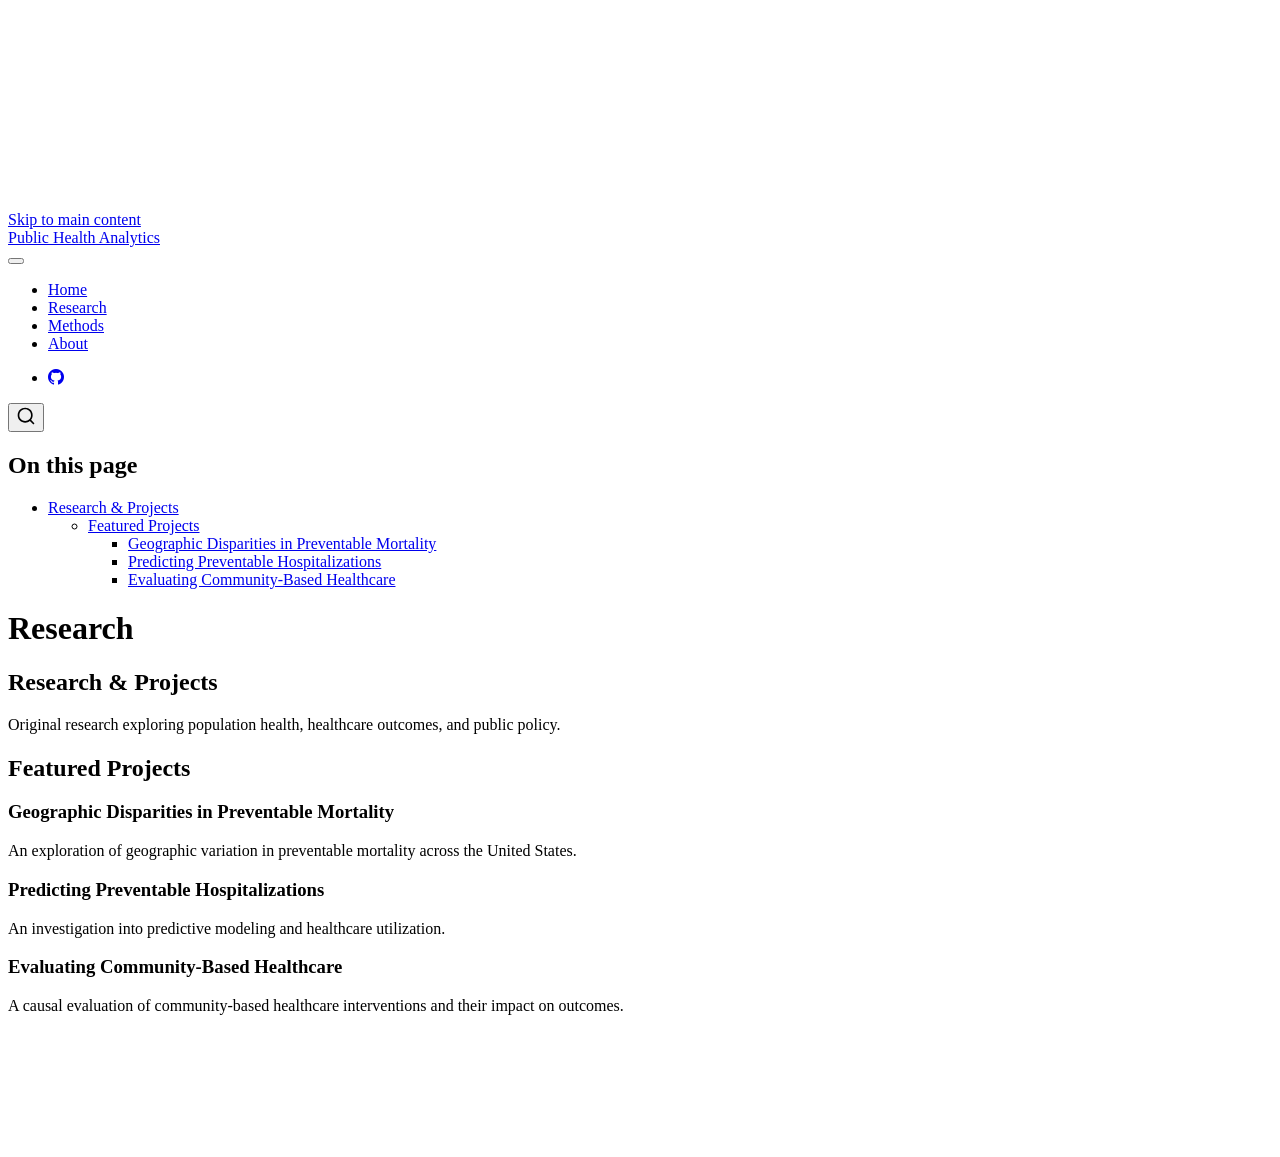
==== research/index.html @ e33ad4e8 "Built site for gh-pages" ====
<!DOCTYPE html>
<html xmlns="http://www.w3.org/1999/xhtml" lang="en" xml:lang="en"><head>

<meta charset="utf-8">
<meta name="generator" content="quarto-1.11.9">

<meta name="viewport" content="width=device-width, initial-scale=1.0, user-scalable=yes">


<title>Research – Public Health Analytics</title>
<style>
/* Default styles provided by pandoc.
** See https://pandoc.org/MANUAL.html#variables-for-html for config info.
*/
span.smallcaps{font-variant: small-caps;}
div.columns{display: flex; gap: 1.5em;}
div.column{flex: auto;}
@media screen {
div.columns{gap: min(4vw, 1.5em);}
div.column{overflow-x: auto;}
}
div.hanging-indent{margin-left: 1.5em; text-indent: -1.5em;}
ul.task-list{list-style: none;}
ul.task-list li input[type="checkbox"] {
  width: 0.8em;
  margin: 0 0.8em 0.2em -1em; /* quarto-specific, see https://github.com/quarto-dev/quarto-cli/issues/4556 */ 
  vertical-align: middle;
}
</style>


<script src="../site_libs/quarto-nav/quarto-nav.js"></script>
<script src="../site_libs/quarto-nav/headroom.min.js"></script>
<script src="../site_libs/clipboard/clipboard.min.js"></script>
<script src="../site_libs/quarto-search/autocomplete.umd.js"></script>
<script src="../site_libs/quarto-search/fuse.min.js"></script>
<script src="../site_libs/quarto-search/quarto-search.js"></script>
<meta name="quarto:offset" content="../">
<script src="../site_libs/quarto-html/quarto.js" type="module"></script>
<script src="../site_libs/quarto-html/tabsets/tabsets.js" type="module"></script>
<script src="../site_libs/quarto-html/scrollable-regions/scrollable-regions.js" type="module"></script>
<script src="../site_libs/quarto-html/popper.min.js"></script>
<script src="../site_libs/quarto-html/tippy.umd.min.js"></script>
<script src="../site_libs/quarto-html/anchor.min.js"></script>
<link href="../site_libs/quarto-html/tippy.css" rel="stylesheet">
<link href="../site_libs/quarto-html/quarto-syntax-highlighting-63b5708e65d6cd79cd7618c58d0c21e7.css" rel="stylesheet" id="quarto-text-highlighting-styles">
<script src="../site_libs/bootstrap/bootstrap.min.js"></script>
<link href="../site_libs/bootstrap/bootstrap-icons.css" rel="stylesheet">
<link href="../site_libs/bootstrap/bootstrap-d31a0c91b01e363be7b7a36e602e2c70.min.css" rel="stylesheet" append-hash="true" id="quarto-bootstrap" data-mode="light">
<script id="quarto-search-options" type="application/json">{
  "location": "navbar",
  "copy-button": false,
  "collapse-after": 3,
  "panel-placement": "end",
  "type": "overlay",
  "limit": 50,
  "keyboard-shortcut": [
    "f",
    "/",
    "s"
  ],
  "show-item-context": false,
  "language": {
    "search-no-results-text": "No results",
    "search-matching-documents-text": "matching documents",
    "search-copy-link-title": "Copy link to search",
    "search-hide-matches-text": "Hide additional matches",
    "search-more-match-text": "more match in this document",
    "search-more-matches-text": "more matches in this document",
    "search-clear-button-title": "Clear",
    "search-text-placeholder": "",
    "search-detached-cancel-button-title": "Cancel",
    "search-submit-button-title": "Submit",
    "search-label": "Search"
  }
}</script>
<style>html{ scroll-behavior: smooth; }</style>


</head>

<body class="nav-fixed quarto-light"><a id="quarto-skip-link" class="visually-hidden-focusable" href="#quarto-document-content">Skip to main content</a>

<div id="quarto-search-results"></div>
  <header id="quarto-header" class="headroom fixed-top">
    <nav class="navbar navbar-expand-lg " data-bs-theme="dark" aria-label="Site">
      <div class="navbar-container container-fluid">
      <div class="navbar-brand-container mx-auto">
    <a class="navbar-brand" href="../index.html">
    <span class="navbar-title">Public Health Analytics</span>
    </a>
  </div>
          <button class="navbar-toggler" type="button" data-bs-toggle="collapse" data-bs-target="#navbarCollapse" aria-controls="navbarCollapse" aria-expanded="false" aria-label="Toggle navigation" onclick="if (window.quartoToggleHeadroom) { window.quartoToggleHeadroom(); }">
  <span class="navbar-toggler-icon"></span>
</button>
          <div class="collapse navbar-collapse" id="navbarCollapse">
            <ul class="navbar-nav navbar-nav-scroll me-auto">
  <li class="nav-item">
    <a class="nav-link" href="../index.html"> 
<span class="menu-text">Home</span></a>
  </li>  
  <li class="nav-item">
    <a class="nav-link active" href="../research/index.html" aria-current="page"> 
<span class="menu-text">Research</span></a>
  </li>  
  <li class="nav-item">
    <a class="nav-link" href="../methods.html"> 
<span class="menu-text">Methods</span></a>
  </li>  
  <li class="nav-item">
    <a class="nav-link" href="../about.html"> 
<span class="menu-text">About</span></a>
  </li>  
</ul>
            <ul class="navbar-nav navbar-nav-scroll ms-auto">
  <li class="nav-item compact">
    <a class="nav-link" href="https://github.com/adgilfillan/public-health-analytics"> <i class="bi bi-github" role="img">
</i> 
<span class="menu-text"></span></a>
  </li>  
</ul>
          </div> <!-- /navcollapse -->
            <div class="quarto-navbar-tools">
</div>
            <div id="quarto-search" class="" title="Search"></div>
      </div> <!-- /container-fluid -->
    </nav>
</header>
<!-- content -->
<div id="quarto-content" class="quarto-container page-columns page-rows-contents page-layout-article page-navbar">
<!-- sidebar -->
<!-- margin-sidebar -->
    <div id="quarto-margin-sidebar" class="sidebar margin-sidebar">
        <nav id="TOC" role="doc-toc" aria-labelledby="toc-title" class="toc-active">
    <h2 id="toc-title">On this page</h2>
   
  <ul>
  <li><a href="#research-projects" id="toc-research-projects" class="nav-link active" data-scroll-target="#research-projects">Research &amp; Projects</a>
  <ul class="collapse">
  <li><a href="#featured-projects" id="toc-featured-projects" class="nav-link" data-scroll-target="#featured-projects">Featured Projects</a>
  <ul class="collapse">
  <li><a href="#geographic-disparities-in-preventable-mortality" id="toc-geographic-disparities-in-preventable-mortality" class="nav-link" data-scroll-target="#geographic-disparities-in-preventable-mortality">Geographic Disparities in Preventable Mortality</a></li>
  <li><a href="#predicting-preventable-hospitalizations" id="toc-predicting-preventable-hospitalizations" class="nav-link" data-scroll-target="#predicting-preventable-hospitalizations">Predicting Preventable Hospitalizations</a></li>
  <li><a href="#evaluating-community-based-healthcare" id="toc-evaluating-community-based-healthcare" class="nav-link" data-scroll-target="#evaluating-community-based-healthcare">Evaluating Community-Based Healthcare</a></li>
  </ul></li>
  </ul></li>
  </ul>
</nav>
    </div>
<!-- main -->
<main class="content" id="quarto-document-content" tabindex="-1">

<header id="title-block-header" class="quarto-title-block default">
<div class="quarto-title">
<h1 class="title">Research</h1>
</div>



<div class="quarto-title-meta">

    
  
    
  </div>
  


</header>


<section id="research-projects" class="level1">
<h1>Research &amp; Projects</h1>
<p>Original research exploring population health, healthcare outcomes, and public policy.</p>
<section id="featured-projects" class="level2">
<h2 class="anchored" data-anchor-id="featured-projects">Featured Projects</h2>
<section id="geographic-disparities-in-preventable-mortality" class="level3">
<h3 class="anchored" data-anchor-id="geographic-disparities-in-preventable-mortality">Geographic Disparities in Preventable Mortality</h3>
<p>An exploration of geographic variation in preventable mortality across the United States.</p>
</section>
<section id="predicting-preventable-hospitalizations" class="level3">
<h3 class="anchored" data-anchor-id="predicting-preventable-hospitalizations">Predicting Preventable Hospitalizations</h3>
<p>An investigation into predictive modeling and healthcare utilization.</p>
</section>
<section id="evaluating-community-based-healthcare" class="level3">
<h3 class="anchored" data-anchor-id="evaluating-community-based-healthcare">Evaluating Community-Based Healthcare</h3>
<p>A causal evaluation of community-based healthcare interventions and their impact on outcomes.</p>


</section>
</section>
</section>

</main> <!-- /main -->
<script id="quarto-html-after-body" type="application/javascript">
  window.document.addEventListener("DOMContentLoaded", function (event) {
    const icon = "";
    const anchorJS = new window.AnchorJS();
    anchorJS.options = {
      placement: 'right',
      icon: icon
    };
    anchorJS.add('.anchored');
    const isCodeAnnotation = (el) => {
      for (const clz of el.classList) {
        if (clz.startsWith('code-annotation-')) {                     
          return true;
        }
      }
      return false;
    }
    const onCopySuccess = function(e) {
      // button target
      const button = e.trigger;
      // don't keep focus
      button.blur();
      // flash "checked"
      button.classList.add('code-copy-button-checked');
      var currentTitle = button.getAttribute("title");
      button.setAttribute("title", "Copied!");
      let tooltip;
      if (window.bootstrap) {
        button.setAttribute("data-bs-toggle", "tooltip");
        button.setAttribute("data-bs-placement", "left");
        button.setAttribute("data-bs-title", "Copied!");
        tooltip = new bootstrap.Tooltip(button, 
          { trigger: "manual", 
            customClass: "code-copy-button-tooltip",
            offset: [0, -8]});
        tooltip.show();    
      }
      setTimeout(function() {
        if (tooltip) {
          tooltip.hide();
          button.removeAttribute("data-bs-title");
          button.removeAttribute("data-bs-toggle");
          button.removeAttribute("data-bs-placement");
        }
        button.setAttribute("title", currentTitle);
        button.classList.remove('code-copy-button-checked');
      }, 1000);
      // clear code selection
      e.clearSelection();
    }
    const getTextToCopy = function(trigger) {
      const outerScaffold = trigger.parentElement.cloneNode(true);
      const codeEl = outerScaffold.querySelector('code');
      for (const childEl of codeEl.children) {
        if (isCodeAnnotation(childEl)) {
          childEl.remove();
        }
      }
      return codeEl.innerText;
    }
    const clipboard = new window.ClipboardJS('.code-copy-button:not([data-in-quarto-modal])', {
      text: getTextToCopy
    });
    clipboard.on('success', onCopySuccess);
    if (window.document.getElementById('quarto-embedded-source-code-modal')) {
      const clipboardModal = new window.ClipboardJS('.code-copy-button[data-in-quarto-modal]', {
        text: getTextToCopy,
        container: window.document.getElementById('quarto-embedded-source-code-modal')
      });
      clipboardModal.on('success', onCopySuccess);
    }
      var localhostRegex = new RegExp(/^(?:http|https):\/\/localhost\:?[0-9]*\//);
      var mailtoRegex = new RegExp(/^mailto:/);
        var filterRegex = new RegExp('/' + window.location.host + '/');
      var isInternal = (href) => {
          return filterRegex.test(href) || localhostRegex.test(href) || mailtoRegex.test(href);
      }
      // Inspect non-navigation links and adorn them if external
      window.quartoDecorateExternalLinks = function (root) {
     var links = (root || window.document).querySelectorAll('a[href]:not(.nav-link):not(.navbar-brand):not(.toc-action):not(.sidebar-link):not(.sidebar-item-toggle):not(.pagination-link):not(.no-external):not([aria-hidden]):not(.dropdown-item):not(.quarto-navigation-tool):not(.about-link)');
      for (var i=0; i<links.length; i++) {
        const link = links[i];
        if (!isInternal(link.href)) {
          // undo the damage that might have been done by quarto-nav.js in the case of
          // links that we want to consider external
          if (link.dataset.originalHref !== undefined) {
            link.href = link.dataset.originalHref;
          }
          if (!link.classList.contains('no-external-icon')) {
          }
        }
      }
      };
      window.quartoDecorateExternalLinks(window.document);
    // Esc closes the popup (WCAG 1.4.13) and focus leaving both trigger and
    // popup closes it (WCAG 2.4.11); tippy handles neither for interactive popups.
    const hideOnEscAndFocusOut = {
      name: 'hideOnEscAndFocusOut',
      defaultValue: true,
      fn(instance) {
        const dismiss = () => {
          // A show scheduled by the trigger delay would otherwise reopen it
          instance.clearDelayTimeouts();
          instance.hide();
        };
        const onKeyDown = (event) => {
          if (event.key !== 'Escape') {
            return;
          }
          // Keep Esc from also reaching page handlers (e.g. reveal.js overview),
          // except an open reveal.js slide menu, which Esc should close too.
          // The menu handles keys only when its keyboard option is on.
          const menuHandlesEsc = window.Reveal?.getPlugin?.('menu')?.isOpen() &&
            window.Reveal.getConfig().menu?.keyboard !== false;
          if (!menuHandlesEsc) {
            event.stopPropagation();
          }
          if (instance.popper.contains(window.document.activeElement)) {
            // Disabled while refocusing so the focus trigger does not reopen it
            instance.disable();
            instance.reference.focus();
            instance.enable();
          }
          dismiss();
        };
        const onFocusOut = (event) => {
          const target = event.relatedTarget;
          if (target && !instance.reference.contains(target) &&
              !instance.popper.contains(target)) {
            dismiss();
          }
        };
        // On the trigger too: a click trigger (code-annotations: select) has no
        // blur handling. Attached for the instance's lifetime so leaving the
        // trigger also cancels a show still pending on the trigger delay.
        instance.reference.addEventListener('focusout', onFocusOut);
        return {
          onShow() {
            window.document.addEventListener('keydown', onKeyDown, true);
            instance.popper.addEventListener('focusout', onFocusOut);
          },
          onHide() {
            window.document.removeEventListener('keydown', onKeyDown, true);
            instance.popper.removeEventListener('focusout', onFocusOut);
          },
          onDestroy() {
            instance.reference.removeEventListener('focusout', onFocusOut);
          },
        };
      },
    };
    function tippyHover(el, contentFn, onTriggerFn, onUntriggerFn) {
      const config = {
        allowHTML: true,
        maxWidth: 500,
        delay: 100,
        arrow: false,
        appendTo: function(el) {
            return el.parentElement;
        },
        interactive: true,
        interactiveBorder: 10,
        theme: 'quarto',
        placement: 'bottom-start',
        plugins: [hideOnEscAndFocusOut],
      };
      if (contentFn) {
        config.content = contentFn;
      }
      if (onTriggerFn) {
        config.onTrigger = onTriggerFn;
      }
      if (onUntriggerFn) {
        config.onUntrigger = onUntriggerFn;
      }
      window.tippy(el, config); 
    }
    const noterefs = window.document.querySelectorAll('a[role="doc-noteref"]');
    for (var i=0; i<noterefs.length; i++) {
      const ref = noterefs[i];
      tippyHover(ref, function() {
        // use id or data attribute instead here
        let href = ref.getAttribute('data-footnote-href') || ref.getAttribute('href');
        try { href = new URL(href).hash; } catch {}
        const id = href.replace(/^#\/?/, "");
        const note = window.document.getElementById(id);
        if (note) {
          return note.innerHTML;
        } else {
          return "";
        }
      });
    }
    const xrefs = window.document.querySelectorAll('a.quarto-xref');
    const processXRef = (id, note) => {
      // Strip column container classes
      const stripColumnClz = (el) => {
        el.classList.remove("page-full", "page-columns");
        if (el.children) {
          for (const child of el.children) {
            stripColumnClz(child);
          }
        }
      }
      stripColumnClz(note)
      if (id === null || id.startsWith('sec-')) {
        // Special case sections, only their first couple elements
        const container = document.createElement("div");
        if (note.children && note.children.length > 2) {
          container.appendChild(note.children[0].cloneNode(true));
          for (let i = 1; i < note.children.length; i++) {
            const child = note.children[i];
            if (child.tagName === "P" && child.innerText === "") {
              continue;
            } else {
              container.appendChild(child.cloneNode(true));
              break;
            }
          }
          if (window.Quarto?.typesetMath) {
            window.Quarto.typesetMath(container);
          }
          return container.innerHTML
        } else {
          if (window.Quarto?.typesetMath) {
            window.Quarto.typesetMath(note);
          }
          return note.innerHTML;
        }
      } else {
        // Remove any anchor links if they are present
        const anchorLink = note.querySelector('a.anchorjs-link');
        if (anchorLink) {
          anchorLink.remove();
        }
        if (window.Quarto?.typesetMath) {
          window.Quarto.typesetMath(note);
        }
        if (note.classList.contains("callout")) {
          return note.outerHTML;
        } else {
          return note.innerHTML;
        }
      }
    }
    for (var i=0; i<xrefs.length; i++) {
      const xref = xrefs[i];
      tippyHover(xref, undefined, function(instance) {
        instance.disable();
        let url = xref.getAttribute('href');
        let hash = undefined; 
        if (url.startsWith('#')) {
          hash = url;
        } else {
          try { hash = new URL(url).hash; } catch {}
        }
        if (hash) {
          const id = hash.replace(/^#\/?/, "");
          const note = window.document.getElementById(id);
          if (note !== null) {
            try {
              const html = processXRef(id, note.cloneNode(true));
              instance.setContent(html);
            } finally {
              instance.enable();
              instance.show();
            }
          } else {
            // See if we can fetch this
            fetch(url.split('#')[0])
            .then(res => res.text())
            .then(html => {
              const parser = new DOMParser();
              const htmlDoc = parser.parseFromString(html, "text/html");
              const note = htmlDoc.getElementById(id);
              if (note !== null) {
                const html = processXRef(id, note);
                instance.setContent(html);
              } 
            }).finally(() => {
              instance.enable();
              instance.show();
            });
          }
        } else {
          // See if we can fetch a full url (with no hash to target)
          // This is a special case and we should probably do some content thinning / targeting
          fetch(url)
          .then(res => res.text())
          .then(html => {
            const parser = new DOMParser();
            const htmlDoc = parser.parseFromString(html, "text/html");
            const note = htmlDoc.querySelector('main.content');
            if (note !== null) {
              // This should only happen for chapter cross references
              // (since there is no id in the URL)
              // remove the first header
              if (note.children.length > 0 && note.children[0].tagName === "HEADER") {
                note.children[0].remove();
              }
              const html = processXRef(null, note);
              instance.setContent(html);
            } 
          }).finally(() => {
            instance.enable();
            instance.show();
          });
        }
      }, function(instance) {
      });
    }
        let selectedAnnoteEl;
        const selectorForAnnotation = ( cell, annotation) => {
          let cellAttr = 'data-code-cell="' + cell + '"';
          let lineAttr = 'data-code-annotation="' +  annotation + '"';
          const selector = 'span[' + cellAttr + '][' + lineAttr + ']';
          return selector;
        }
        const selectCodeLines = (annoteEl) => {
          const doc = window.document;
          const targetCell = annoteEl.getAttribute("data-target-cell");
          const targetAnnotation = annoteEl.getAttribute("data-target-annotation");
          const annoteSpan = window.document.querySelector(selectorForAnnotation(targetCell, targetAnnotation));
          const lines = annoteSpan.getAttribute("data-code-lines").split(",");
          const lineIds = lines.map((line) => {
            return targetCell + "-" + line;
          })
          // Each band is positioned against its own containing block, which is
          // not the offsetParent of the lines, so place it from client rects.
          const placeBand = (band, firstEl, lastEl, codeBlock) => {
            const container = band.offsetParent;
            if (container === null) {
              return;
            }
            const containerRect = container.getBoundingClientRect();
            // Reveal.js scales slides with a transform, so convert client
            // pixels back to the CSS pixels of the container.
            const scale = containerRect.height / container.offsetHeight || 1;
            const firstRect = firstEl.getBoundingClientRect();
            const lastRect = lastEl.getBoundingClientRect();
            const top = (firstRect.top - containerRect.top) / scale - container.clientTop + container.scrollTop;
            const height = (lastRect.bottom - firstRect.top) / scale;
            band.style.top = top - 2 + "px";
            band.style.height = height + 4 + "px";
            if (codeBlock) {
              // Without the copy button wrapper, the containing block is wider
              // than the code block, so span the code block explicitly.
              const blockRect = codeBlock.getBoundingClientRect();
              band.style.left = (blockRect.left - containerRect.left) / scale - container.clientLeft + container.scrollLeft + "px";
              band.style.width = blockRect.width / scale + "px";
            }
          };
          if (lineIds.length > 0) {
            const el = window.document.getElementById(lineIds[0]);
            const lastEl = window.document.getElementById(lineIds[lineIds.length - 1]);
            const parent = el.parentElement.parentElement;
            // cook up a div (if necessary) and position it
            let div = window.document.getElementById("code-annotation-line-highlight");
            if (div === null) {
              div = window.document.createElement("div");
              div.setAttribute("id", "code-annotation-line-highlight");
              div.style.position = 'absolute';
              parent.appendChild(div);
            }
            placeBand(div, el, lastEl, parent.closest("div.sourceCode") || parent);
            let gutterDiv = window.document.getElementById("code-annotation-line-highlight-gutter");
            if (gutterDiv === null) {
              gutterDiv = window.document.createElement("div");
              gutterDiv.setAttribute("id", "code-annotation-line-highlight-gutter");
              gutterDiv.style.position = 'absolute';
              const codeCell = window.document.getElementById(targetCell);
              const gutter = codeCell.querySelector('.code-annotation-gutter');
              gutter.appendChild(gutterDiv);
            }
            placeBand(gutterDiv, el, lastEl);
            selectedAnnoteEl = annoteEl;
          }
        };
        const unselectCodeLines = () => {
          const elementsIds = ["code-annotation-line-highlight", "code-annotation-line-highlight-gutter"];
          elementsIds.forEach((elId) => {
            const div = window.document.getElementById(elId);
            if (div) {
              div.remove();
            }
          });
          selectedAnnoteEl = undefined;
        };
          // Handle positioning of the toggle
      window.addEventListener(
        "resize",
        throttle(() => {
          elRect = undefined;
          if (selectedAnnoteEl) {
            selectCodeLines(selectedAnnoteEl);
          }
        }, 10)
      );
      function throttle(fn, ms) {
      let throttle = false;
      let timer;
        return (...args) => {
          if(!throttle) { // first call gets through
              fn.apply(this, args);
              throttle = true;
          } else { // all the others get throttled
              if(timer) clearTimeout(timer); // cancel #2
              timer = setTimeout(() => {
                fn.apply(this, args);
                timer = throttle = false;
              }, ms);
          }
        };
      }
        // Attach click handler to the DT
        const annoteDls = window.document.querySelectorAll('dt[data-target-cell]');
        for (const annoteDlNode of annoteDls) {
          annoteDlNode.addEventListener('click', (event) => {
            const clickedEl = event.target;
            if (clickedEl !== selectedAnnoteEl) {
              unselectCodeLines();
              const activeEl = window.document.querySelector('dt[data-target-cell].code-annotation-active');
              if (activeEl) {
                activeEl.classList.remove('code-annotation-active');
              }
              selectCodeLines(clickedEl);
              clickedEl.classList.add('code-annotation-active');
            } else {
              // Unselect the line
              unselectCodeLines();
              clickedEl.classList.remove('code-annotation-active');
            }
          });
        }
    const findCites = (el) => {
      const parentEl = el.parentElement;
      if (parentEl) {
        const cites = parentEl.dataset.cites;
        if (cites) {
          return {
            el,
            cites: cites.split(' ')
          };
        } else {
          return findCites(el.parentElement)
        }
      } else {
        return undefined;
      }
    };
    var bibliorefs = window.document.querySelectorAll('a[role="doc-biblioref"]');
    for (var i=0; i<bibliorefs.length; i++) {
      const ref = bibliorefs[i];
      const citeInfo = findCites(ref);
      if (citeInfo) {
        tippyHover(citeInfo.el, function() {
          var popup = window.document.createElement('div');
          citeInfo.cites.forEach(function(cite) {
            var citeDiv = window.document.createElement('div');
            citeDiv.classList.add('hanging-indent');
            citeDiv.classList.add('csl-entry');
            var biblioDiv = window.document.getElementById('ref-' + cite);
            if (biblioDiv) {
              citeDiv.innerHTML = biblioDiv.innerHTML;
            }
            popup.appendChild(citeDiv);
          });
          return popup.innerHTML;
        });
      }
    }
  });
  </script>
  <script type="application/javascript">
  window.quartoScrollableRegionsLabels = {"code":"Scrollable code","output":"Scrollable output"};
  </script>
</div> <!-- /content -->




<script src="../site_libs/quarto-html/zenscroll-min.js"></script>
</body></html>
---- site_libs/quarto-html/tippy.css ----
.tippy-box[data-animation=fade][data-state=hidden]{opacity:0}[data-tippy-root]{max-width:calc(100vw - 10px)}.tippy-box{position:relative;background-color:#333;color:#fff;border-radius:4px;font-size:14px;line-height:1.4;white-space:normal;outline:0;transition-property:transform,visibility,opacity}.tippy-box[data-placement^=top]>.tippy-arrow{bottom:0}.tippy-box[data-placement^=top]>.tippy-arrow:before{bottom:-7px;left:0;border-width:8px 8px 0;border-top-color:initial;transform-origin:center top}.tippy-box[data-placement^=bottom]>.tippy-arrow{top:0}.tippy-box[data-placement^=bottom]>.tippy-arrow:before{top:-7px;left:0;border-width:0 8px 8px;border-bottom-color:initial;transform-origin:center bottom}.tippy-box[data-placement^=left]>.tippy-arrow{right:0}.tippy-box[data-placement^=left]>.tippy-arrow:before{border-width:8px 0 8px 8px;border-left-color:initial;right:-7px;transform-origin:center left}.tippy-box[data-placement^=right]>.tippy-arrow{left:0}.tippy-box[data-placement^=right]>.tippy-arrow:before{left:-7px;border-width:8px 8px 8px 0;border-right-color:initial;transform-origin:center right}.tippy-box[data-inertia][data-state=visible]{transition-timing-function:cubic-bezier(.54,1.5,.38,1.11)}.tippy-arrow{width:16px;height:16px;color:#333}.tippy-arrow:before{content:"";position:absolute;border-color:transparent;border-style:solid}.tippy-content{position:relative;padding:5px 9px;z-index:1}
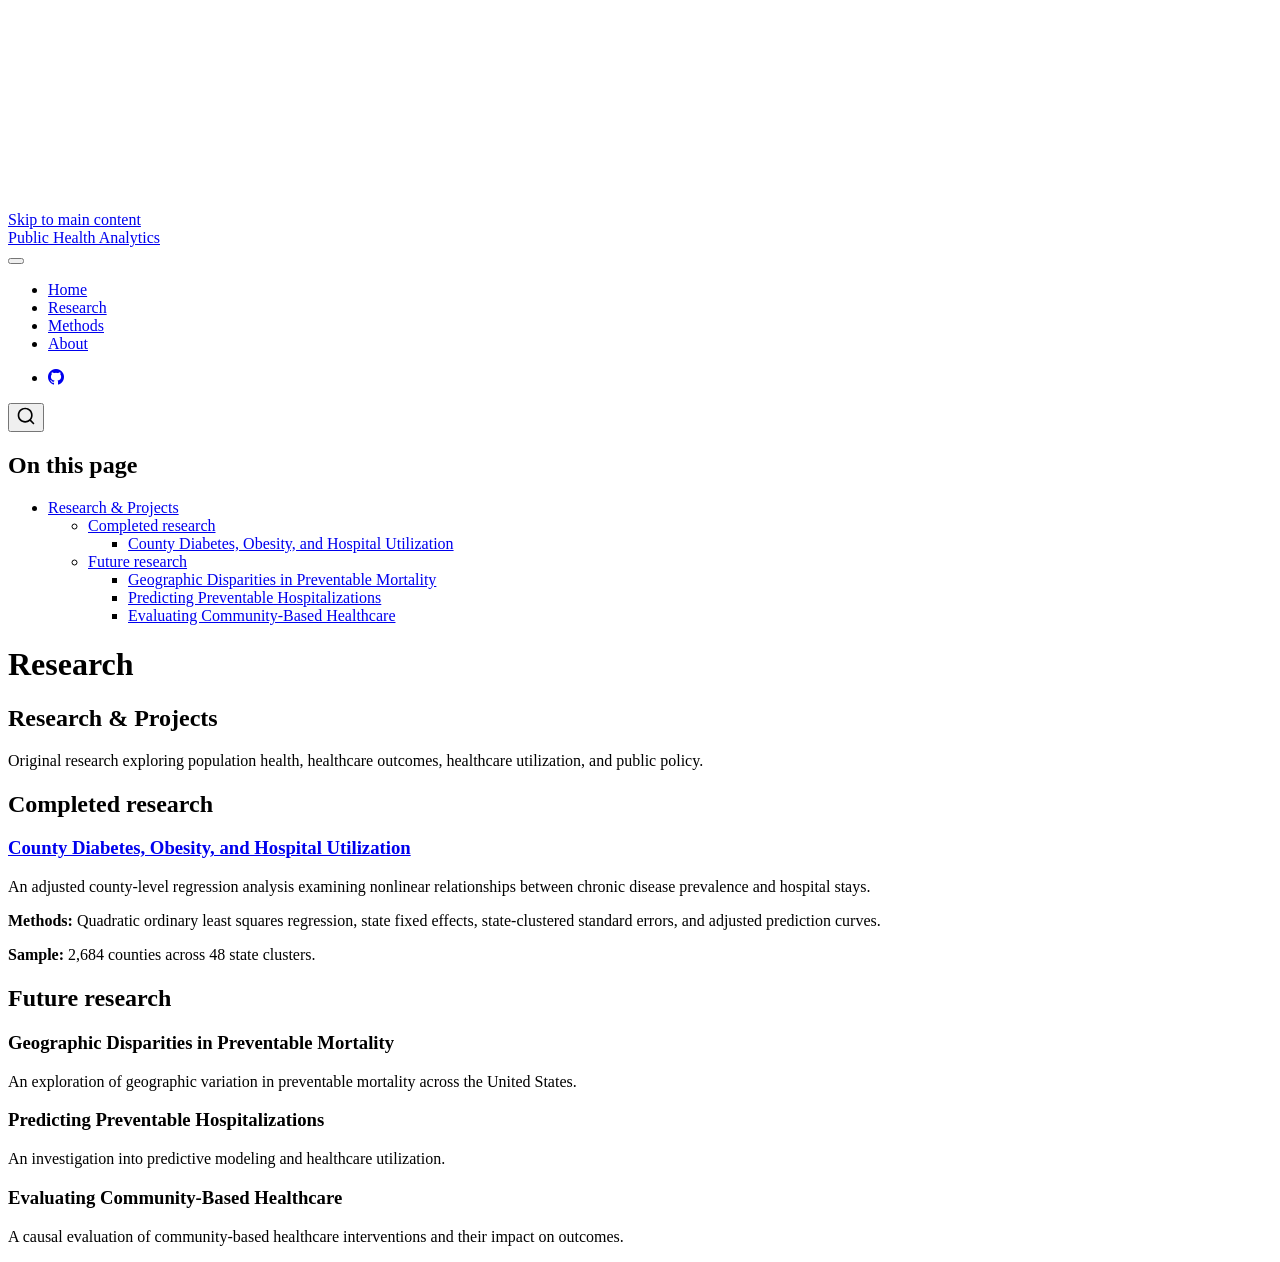
==== commit a9e53c3e: "Built site for gh-pages" ====
--- a/research/index.html
+++ b/research/index.html
@@ -137,7 +137,11 @@
   <ul>
   <li><a href="#research-projects" id="toc-research-projects" class="nav-link active" data-scroll-target="#research-projects">Research &amp; Projects</a>
   <ul class="collapse">
-  <li><a href="#featured-projects" id="toc-featured-projects" class="nav-link" data-scroll-target="#featured-projects">Featured Projects</a>
+  <li><a href="#completed-research" id="toc-completed-research" class="nav-link" data-scroll-target="#completed-research">Completed research</a>
+  <ul class="collapse">
+  <li><a href="#county-diabetes-obesity-and-hospital-utilization" id="toc-county-diabetes-obesity-and-hospital-utilization" class="nav-link" data-scroll-target="#county-diabetes-obesity-and-hospital-utilization">County Diabetes, Obesity, and Hospital Utilization</a></li>
+  </ul></li>
+  <li><a href="#future-research" id="toc-future-research" class="nav-link" data-scroll-target="#future-research">Future research</a>
   <ul class="collapse">
   <li><a href="#geographic-disparities-in-preventable-mortality" id="toc-geographic-disparities-in-preventable-mortality" class="nav-link" data-scroll-target="#geographic-disparities-in-preventable-mortality">Geographic Disparities in Preventable Mortality</a></li>
   <li><a href="#predicting-preventable-hospitalizations" id="toc-predicting-preventable-hospitalizations" class="nav-link" data-scroll-target="#predicting-preventable-hospitalizations">Predicting Preventable Hospitalizations</a></li>
@@ -171,9 +175,18 @@
 
 <section id="research-projects" class="level1">
 <h1>Research &amp; Projects</h1>
-<p>Original research exploring population health, healthcare outcomes, and public policy.</p>
-<section id="featured-projects" class="level2">
-<h2 class="anchored" data-anchor-id="featured-projects">Featured Projects</h2>
+<p>Original research exploring population health, healthcare outcomes, healthcare utilization, and public policy.</p>
+<section id="completed-research" class="level2">
+<h2 class="anchored" data-anchor-id="completed-research">Completed research</h2>
+<section id="county-diabetes-obesity-and-hospital-utilization" class="level3">
+<h3 class="anchored" data-anchor-id="county-diabetes-obesity-and-hospital-utilization"><a href="../research/diabetes-obesity-hospital-use.html">County Diabetes, Obesity, and Hospital Utilization</a></h3>
+<p>An adjusted county-level regression analysis examining nonlinear relationships between chronic disease prevalence and hospital stays.</p>
+<p><strong>Methods:</strong> Quadratic ordinary least squares regression, state fixed effects, state-clustered standard errors, and adjusted prediction curves.</p>
+<p><strong>Sample:</strong> 2,684 counties across 48 state clusters.</p>
+</section>
+</section>
+<section id="future-research" class="level2">
+<h2 class="anchored" data-anchor-id="future-research">Future research</h2>
 <section id="geographic-disparities-in-preventable-mortality" class="level3">
 <h3 class="anchored" data-anchor-id="geographic-disparities-in-preventable-mortality">Geographic Disparities in Preventable Mortality</h3>
 <p>An exploration of geographic variation in preventable mortality across the United States.</p>
@@ -265,7 +278,7 @@
     }
       var localhostRegex = new RegExp(/^(?:http|https):\/\/localhost\:?[0-9]*\//);
       var mailtoRegex = new RegExp(/^mailto:/);
-        var filterRegex = new RegExp('/' + window.location.host + '/');
+        var filterRegex = new RegExp("https:\/\/adgilfillan\.github\.io\/public-health-analytics\/");
       var isInternal = (href) => {
           return filterRegex.test(href) || localhostRegex.test(href) || mailtoRegex.test(href);
       }
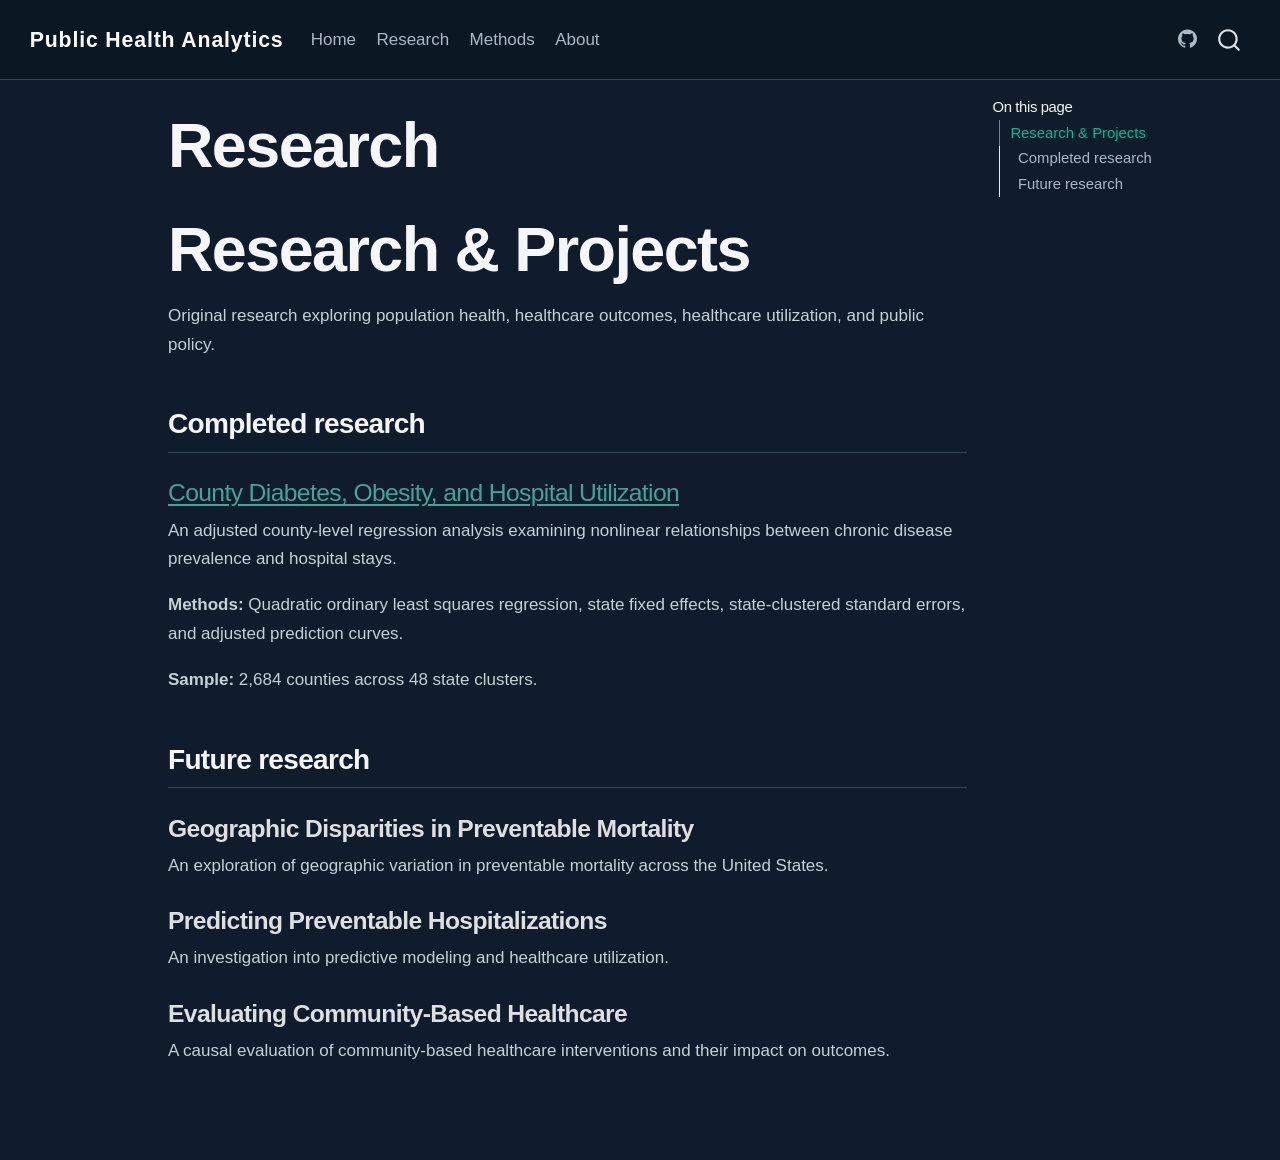
==== commit d2513873: "Built site for gh-pages" ====
--- a/research/index.html
+++ b/research/index.html
@@ -43,10 +43,10 @@
 <script src="../site_libs/quarto-html/tippy.umd.min.js"></script>
 <script src="../site_libs/quarto-html/anchor.min.js"></script>
 <link href="../site_libs/quarto-html/tippy.css" rel="stylesheet">
-<link href="../site_libs/quarto-html/quarto-syntax-highlighting-63b5708e65d6cd79cd7618c58d0c21e7.css" rel="stylesheet" id="quarto-text-highlighting-styles">
+<link href="../site_libs/quarto-html/quarto-syntax-highlighting-dark-447e42e69aaa9833c0ba1b986f430b20.css" rel="stylesheet" id="quarto-text-highlighting-styles">
 <script src="../site_libs/bootstrap/bootstrap.min.js"></script>
 <link href="../site_libs/bootstrap/bootstrap-icons.css" rel="stylesheet">
-<link href="../site_libs/bootstrap/bootstrap-d31a0c91b01e363be7b7a36e602e2c70.min.css" rel="stylesheet" append-hash="true" id="quarto-bootstrap" data-mode="light">
+<link href="../site_libs/bootstrap/bootstrap-977c00f727d934aaf92f33c3e4ecd871.min.css" rel="stylesheet" append-hash="true" id="quarto-bootstrap" data-mode="dark">
 <script id="quarto-search-options" type="application/json">{
   "location": "navbar",
   "copy-button": false,
@@ -77,6 +77,7 @@
 <style>html{ scroll-behavior: smooth; }</style>
 
 
+<link rel="stylesheet" href="../styles.css">
 </head>
 
 <body class="nav-fixed quarto-light"><a id="quarto-skip-link" class="visually-hidden-focusable" href="#quarto-document-content">Skip to main content</a>
--- a/site_libs/quarto-html/quarto-syntax-highlighting-dark-447e42e69aaa9833c0ba1b986f430b20.css
+++ b/site_libs/quarto-html/quarto-syntax-highlighting-dark-447e42e69aaa9833c0ba1b986f430b20.css
@@ -0,0 +1,219 @@
+/* quarto syntax highlight colors */
+:root {
+  --quarto-hl-al-color: #f07178;
+  --quarto-hl-an-color: #d4d0ab;
+  --quarto-hl-at-color: #00e0e0;
+  --quarto-hl-bn-color: #d4d0ab;
+  --quarto-hl-bu-color: #abe338;
+  --quarto-hl-ch-color: #abe338;
+  --quarto-hl-co-color: #f8f8f2;
+  --quarto-hl-cv-color: #ffd700;
+  --quarto-hl-cn-color: #ffd700;
+  --quarto-hl-cf-color: #ffa07a;
+  --quarto-hl-dt-color: #ffa07a;
+  --quarto-hl-dv-color: #d4d0ab;
+  --quarto-hl-do-color: #f8f8f2;
+  --quarto-hl-er-color: #f07178;
+  --quarto-hl-ex-color: #00e0e0;
+  --quarto-hl-fl-color: #d4d0ab;
+  --quarto-hl-fu-color: #ffa07a;
+  --quarto-hl-im-color: #abe338;
+  --quarto-hl-in-color: #d4d0ab;
+  --quarto-hl-kw-color: #ffa07a;
+  --quarto-hl-op-color: #ffa07a;
+  --quarto-hl-ot-color: #00e0e0;
+  --quarto-hl-pp-color: #dcc6e0;
+  --quarto-hl-re-color: #00e0e0;
+  --quarto-hl-sc-color: #abe338;
+  --quarto-hl-ss-color: #abe338;
+  --quarto-hl-st-color: #abe338;
+  --quarto-hl-va-color: #00e0e0;
+  --quarto-hl-vs-color: #abe338;
+  --quarto-hl-wa-color: #dcc6e0;
+}
+
+/* other quarto variables */
+:root {
+  --quarto-font-monospace: SFMono-Regular, Menlo, Monaco, Consolas, "Liberation Mono", "Courier New", monospace;
+}
+
+/* syntax highlight based on Pandoc's rules */
+pre > code.sourceCode > span {
+  color: #f8f8f2;
+}
+
+code.sourceCode > span {
+  color: #f8f8f2;
+}
+
+div.sourceCode,
+div.sourceCode pre.sourceCode {
+  color: #f8f8f2;
+}
+
+/* Normal */
+code span {
+  color: #f8f8f2;
+}
+
+/* Alert */
+code span.al {
+  color: #f07178;
+}
+
+/* Annotation */
+code span.an {
+  color: #d4d0ab;
+}
+
+/* Attribute */
+code span.at {
+  color: #00e0e0;
+}
+
+/* BaseN */
+code span.bn {
+  color: #d4d0ab;
+}
+
+/* BuiltIn */
+code span.bu {
+  color: #abe338;
+}
+
+/* ControlFlow */
+code span.cf {
+  font-weight: bold;
+  color: #ffa07a;
+}
+
+/* Char */
+code span.ch {
+  color: #abe338;
+}
+
+/* Constant */
+code span.cn {
+  color: #ffd700;
+}
+
+/* Comment */
+code span.co {
+  font-style: italic;
+  color: #f8f8f2;
+}
+
+/* CommentVar */
+code span.cv {
+  color: #ffd700;
+}
+
+/* Documentation */
+code span.do {
+  color: #f8f8f2;
+}
+
+/* DataType */
+code span.dt {
+  color: #ffa07a;
+}
+
+/* DecVal */
+code span.dv {
+  color: #d4d0ab;
+}
+
+/* Error */
+code span.er {
+  color: #f07178;
+  text-decoration: underline;
+}
+
+/* Extension */
+code span.ex {
+  font-weight: bold;
+  color: #00e0e0;
+}
+
+/* Float */
+code span.fl {
+  color: #d4d0ab;
+}
+
+/* Function */
+code span.fu {
+  color: #ffa07a;
+}
+
+/* Import */
+code span.im {
+  color: #abe338;
+}
+
+/* Information */
+code span.in {
+  color: #d4d0ab;
+}
+
+/* Keyword */
+code span.kw {
+  font-weight: bold;
+  color: #ffa07a;
+}
+
+/* Operator */
+code span.op {
+  color: #ffa07a;
+}
+
+/* Other */
+code span.ot {
+  color: #00e0e0;
+}
+
+/* Preprocessor */
+code span.pp {
+  color: #dcc6e0;
+}
+
+/* RegionMarker */
+code span.re {
+  background-color: #f8f8f2;
+  color: #00e0e0;
+}
+
+/* SpecialChar */
+code span.sc {
+  color: #abe338;
+}
+
+/* SpecialString */
+code span.ss {
+  color: #abe338;
+}
+
+/* String */
+code span.st {
+  color: #abe338;
+}
+
+/* Variable */
+code span.va {
+  color: #00e0e0;
+}
+
+/* VerbatimString */
+code span.vs {
+  color: #abe338;
+}
+
+/* Warning */
+code span.wa {
+  color: #dcc6e0;
+}
+
+.prevent-inlining {
+  content: "</";
+}
+
+/*# sourceMappingURL=be8e1111c2b710f7c3a4926ffa2967aa.css.map */
--- a/styles.css
+++ b/styles.css
@@ -0,0 +1,168 @@
+/* =========================================
+   PUBLIC HEALTH ANALYTICS
+   Dark navy + teal research theme
+   ========================================= */
+
+:root {
+  --site-bg: #101c2b;
+  --site-panel: #192a3b;
+  --site-panel-light: #203448;
+  --site-border: #34475a;
+  --site-text: #edf1f4;
+  --site-muted: #aab9c7;
+  --site-teal: #49b3a5;
+  --site-teal-dark: #237c78;
+  --site-amber: #d49a53;
+}
+
+body {
+  background: var(--site-bg);
+  color: var(--site-text);
+  font-family: "Inter", "Helvetica Neue", sans-serif;
+  line-height: 1.7;
+}
+
+.navbar {
+  background: #0c1724 !important;
+  border-bottom: 1px solid var(--site-border);
+  padding-top: 0.9rem;
+  padding-bottom: 0.9rem;
+}
+
+.navbar-brand {
+  color: #ffffff !important;
+  font-weight: 700;
+  letter-spacing: 0.04em;
+}
+
+.navbar .nav-link {
+  color: var(--site-muted) !important;
+}
+
+.navbar .nav-link:hover {
+  color: var(--site-teal) !important;
+}
+
+h1, h2, h3, h4 {
+  color: #f4f6f8;
+  font-weight: 650;
+  letter-spacing: -0.025em;
+}
+
+h1 {
+  font-size: clamp(2.3rem, 5vw, 3.7rem);
+  line-height: 1.12;
+}
+
+h2 {
+  margin-top: 2.8rem;
+  padding-bottom: 0.65rem;
+  border-bottom: 1px solid var(--site-border);
+}
+
+p, li {
+  color: #c6d0d9;
+}
+
+a {
+  color: var(--site-teal);
+}
+
+a:hover {
+  color: #83d5c9;
+}
+
+.quarto-title-block .title {
+  color: #f4f6f8;
+}
+
+.quarto-title-block .subtitle {
+  color: var(--site-muted);
+}
+
+.quarto-category {
+  background: var(--site-panel-light);
+  border: 1px solid var(--site-border);
+  color: var(--site-teal);
+  border-radius: 4px;
+}
+
+.callout {
+  background: var(--site-panel) !important;
+  border-color: var(--site-teal) !important;
+  color: var(--site-text);
+}
+
+.callout .callout-title {
+  color: var(--site-teal);
+}
+
+pre, code {
+  background: #0c1724;
+  color: #b9ded8;
+  border-color: var(--site-border);
+}
+
+table {
+  color: var(--site-text) !important;
+  border-color: var(--site-border) !important;
+}
+
+th {
+  background: var(--site-panel-light);
+  color: #ffffff;
+}
+
+td {
+  background: var(--site-panel);
+}
+
+.figure, figure {
+  margin-top: 2rem;
+  margin-bottom: 2rem;
+}
+
+figure img {
+  border-radius: 8px;
+  border: 1px solid var(--site-border);
+}
+
+figcaption {
+  color: var(--site-muted);
+  font-size: 0.9rem;
+  margin-top: 0.7rem;
+}
+
+#TOC, .sidebar nav {
+  background: transparent;
+}
+
+#TOC a, .sidebar nav a {
+  color: var(--site-muted);
+}
+
+#TOC a.active, .sidebar nav a.active {
+  color: var(--site-teal);
+}
+
+blockquote {
+  border-left: 3px solid var(--site-teal);
+  padding-left: 1rem;
+  color: var(--site-muted);
+}
+
+hr {
+  border-color: var(--site-border);
+}
+
+footer {
+  color: var(--site-muted);
+  border-top: 1px solid var(--site-border);
+  margin-top: 4rem;
+  padding-top: 1.5rem;
+}
+
+::selection {
+  background: var(--site-teal-dark);
+  color: #ffffff;
+}
